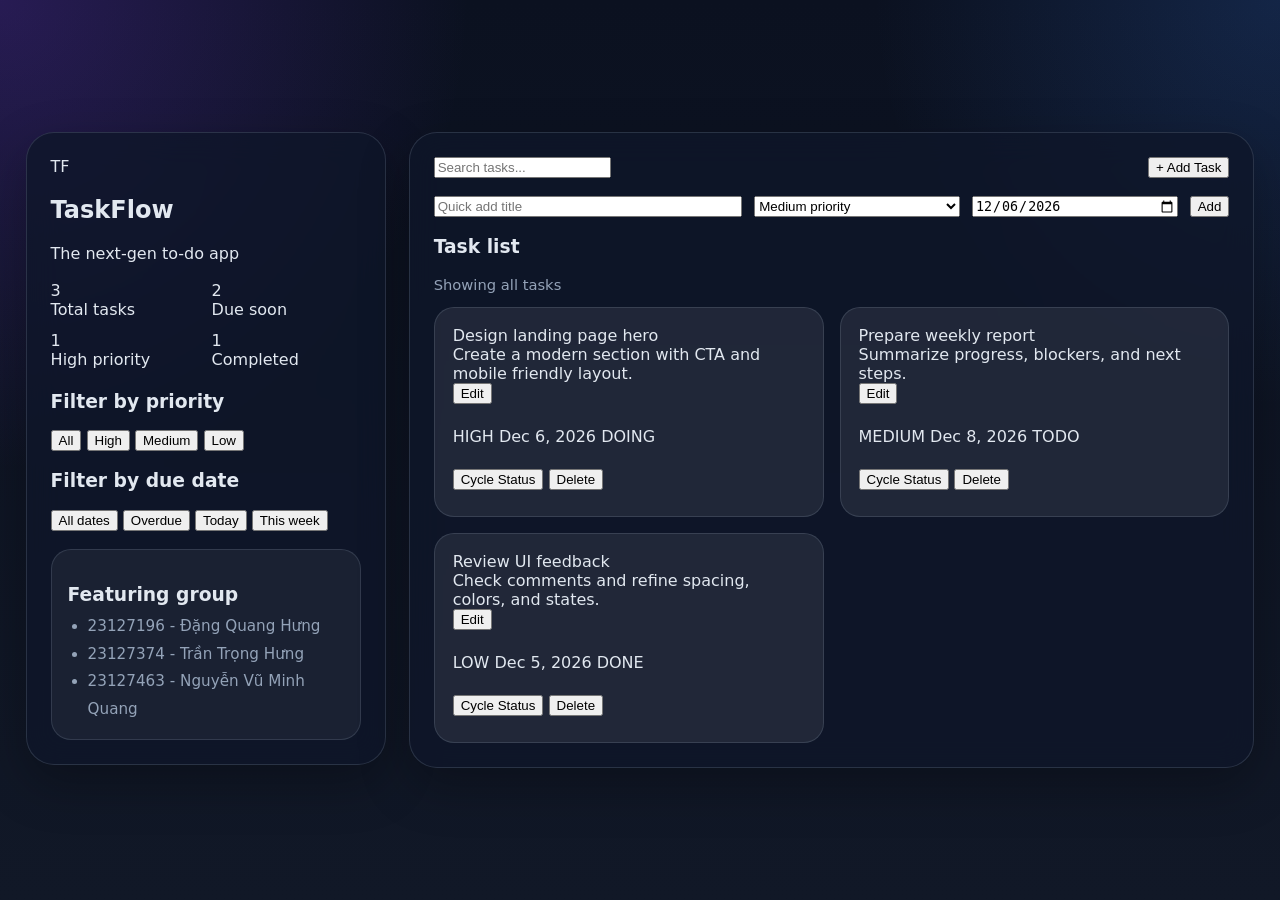
==== demo_UI_frontend.html @ e6c2a35e "Add files via upload add demo UI for frontend" ====
<!DOCTYPE html>
<html lang="en">
<head>
  <meta charset="UTF-8" />
  <meta name="viewport" content="width=device-width, initial-scale=1.0" />
  <title>TaskFlow — To Do App UI</title>
  <style>
    /* ===============================
       Theme variables
       =============================== */
    :root {
      --bg: #0f172a;
      --panel: rgba(15, 23, 42, 0.78);
      --card: rgba(255, 255, 255, 0.08);
      --card-2: rgba(255, 255, 255, 0.12);
      --text: #e2e8f0;
      --muted: #94a3b8;
      --line: rgba(148, 163, 184, 0.2);
      --primary: #7c3aed;
      --primary-2: #8b5cf6;
      --danger: #ef4444;
      --success: #22c55e;
      --warn: #f59e0b;
      --shadow: 0 18px 50px rgba(0, 0, 0, 0.28);
      --radius-xl: 28px;
      --radius-lg: 20px;
      --radius-md: 14px;
    }

    * { box-sizing: border-box; }
    html, body { height: 100%; }

    /* Page background and base typography */
    body {
      margin: 0;
      font-family: Inter, system-ui, -apple-system, Segoe UI, Roboto, Arial, sans-serif;
      color: var(--text);
      background:
        radial-gradient(circle at top left, rgba(124, 58, 237, 0.25), transparent 30%),
        radial-gradient(circle at top right, rgba(59, 130, 246, 0.18), transparent 26%),
        linear-gradient(180deg, #0b1120 0%, #111827 100%);
    }    /* Center the app on the page */
    .app {
      min-height: 100vh;
      padding: clamp(12px, 2vw, 28px);
      display: grid;
      place-items: center;
    }

    /* Two-column layout: sidebar + main content */
    .shell {
      width: min(1440px, 100%);
      display: grid;
      grid-template-columns: minmax(300px, 360px) minmax(0, 1fr);
      gap: clamp(16px, 1.8vw, 24px);
      align-items: start;
    }

    .panel {
      background: var(--panel);
      backdrop-filter: blur(16px);
      border: 1px solid var(--line);
      border-radius: var(--radius-xl);
      box-shadow: var(--shadow);
      overflow: hidden;
      min-width: 0;
    }

    /* Sidebar: brand, stats, and filters */
    .sidebar {
      padding: clamp(18px, 2vw, 24px);
      position: sticky;
      top: clamp(12px, 2vw, 24px);
      align-self: start;
      max-height: calc(100vh - clamp(24px, 4vw, 48px));
      overflow: auto;
    }

    /* Main content area: search, quick add, and task list */
    .main {
      padding: clamp(18px, 2vw, 24px);
      min-width: 0;
    }

    .stats {
      display: grid;
      grid-template-columns: repeat(2, minmax(0, 1fr));
      gap: 12px;
      margin: 18px 0 22px;
    }

    .toolbar {
      display: flex;
      gap: 12px;
      flex-wrap: wrap;
      justify-content: space-between;
      align-items: center;
      margin-bottom: 18px;
    }

    .search {
      flex: 1 1 320px;
      min-width: 240px;
      display: flex;
      gap: 10px;
    }

    .form-grid {
      display: grid;
      grid-template-columns: minmax(0, 1.5fr) minmax(160px, 1fr) minmax(160px, 1fr) auto;
      gap: 12px;
      margin-bottom: 18px;
    }

    /* Responsive task cards grid */
    .task-list {
      display: grid;
      grid-template-columns: repeat(auto-fit, minmax(280px, 1fr));
      gap: 16px;
      align-items: stretch;
    }

    .task {
      background: var(--card);
      border: 1px solid var(--line);
      border-radius: var(--radius-lg);
      padding: 18px;
      display: grid;
      gap: 14px;
      min-height: 210px;
      min-width: 0;
    }

    /* Full-screen modal overlay */
    .modal {
      position: fixed;
      inset: 0;
      display: none;
      align-items: center;
      justify-content: center;
      background: rgba(2, 6, 23, 0.72);
      padding: 18px;
      z-index: 20;
      overflow: auto;
    }

    .modal-card {
      width: min(760px, 100%);
      background: #0f172a;
      border: 1px solid var(--line);
      border-radius: var(--radius-xl);
      box-shadow: var(--shadow);
      overflow: hidden;
      max-height: calc(100vh - 36px);
      display: grid;
      grid-template-rows: auto 1fr auto;
    }

    .modal-body {
      display: grid;
      gap: 12px;
      overflow: auto;
    }

    .modal-grid {
      display: grid;
      grid-template-columns: repeat(3, minmax(0, 1fr));
      gap: 12px;
    }

    /* Narrow desktop screens */
    @media (max-width: 1180px) {
      .shell {
        grid-template-columns: minmax(280px, 320px) minmax(0, 1fr);
      }

      .task-list {
        grid-template-columns: repeat(auto-fit, minmax(260px, 1fr));
      }
    }

    /* Portrait layout: stack into one column */
    @media (max-width: 980px), (orientation: portrait) {
      .shell {
        grid-template-columns: 1fr;
      }

      .sidebar {
        position: static;
        max-height: none;
      }

      .form-grid,
      .modal-grid {
        grid-template-columns: 1fr;
      }

      .task-list {
        grid-template-columns: repeat(auto-fit, minmax(240px, 1fr));
      }
    }

    @media (max-width: 720px) {
      .app { padding: 12px; }
      .main, .sidebar { padding: 18px; }
      .stats { grid-template-columns: 1fr 1fr; }
      .search { min-width: 100%; }
      .toolbar { gap: 10px; }
      .task-list { grid-template-columns: 1fr; }
      .modal-card { max-height: calc(100vh - 24px); }
    }

    /* Short landscape screens */
    @media (orientation: landscape) and (max-height: 700px) {
      .app {
        padding: 12px;
      }

      .shell {
        width: 100%;
        grid-template-columns: minmax(260px, 300px) minmax(0, 1fr);
      }

      .sidebar {
        max-height: calc(100vh - 24px);
      }

      .task {
        min-height: 190px;
      }
    }

    @media (min-width: 1440px) {
      .shell {
        grid-template-columns: minmax(340px, 380px) minmax(0, 1fr);
      }

      .task-list {
        grid-template-columns: repeat(auto-fit, minmax(300px, 1fr));
      }

      .main {
        padding: 28px;
      }

      .sidebar {
        padding: 28px;
      }
    }

    @media (min-width: 1920px) {
      .shell {
        width: min(1640px, 100%);
        grid-template-columns: minmax(360px, 420px) minmax(0, 1fr);
      }

      .task-list {
        grid-template-columns: repeat(auto-fit, minmax(320px, 1fr));
      }
    }

    @media (max-width: 640px) {
      .app { padding: 12px; }
      .main, .sidebar { padding: 18px; }
      .stats { grid-template-columns: 1fr 1fr; }
      .search { min-width: 100%; }
      .toolbar { gap: 10px; }
      .task-list { grid-template-columns: 1fr; }
    }
  </style>
</head>
<body>
  <div class="app">
    <div class="shell">
      <aside class="panel sidebar">
        <div class="brand">
          <div class="logo">TF</div>
          <div>
            <h1>TaskFlow</h1>
            <p class="subtitle">The next-gen to-do app</p>
          </div>
        </div>

        <div class="stats">
          <div class="stat">
            <div class="value" id="totalCount">0</div>
            <div class="label">Total tasks</div>
          </div>
          <div class="stat">
            <div class="value" id="dueSoonCount">0</div>
            <div class="label">Due soon</div>
          </div>
          <div class="stat">
            <div class="value" id="highCount">0</div>
            <div class="label">High priority</div>
          </div>
          <div class="stat">
            <div class="value" id="doneCount">0</div>
            <div class="label">Completed</div>
          </div>
        </div>

        <div class="section-title">
          <h3>Filter by priority</h3>
        </div>
        <div class="chip-row" id="priorityChips">
          <button class="chip active" data-priority="all">All</button>
          <button class="chip" data-priority="high">High</button>
          <button class="chip" data-priority="medium">Medium</button>
          <button class="chip" data-priority="low">Low</button>
        </div>

        <div class="section-title" style="margin-top:18px;">
          <h3>Filter by due date</h3>
        </div>
        <div class="chip-row" id="dateChips">
          <button class="chip active" data-date="all">All dates</button>
          <button class="chip" data-date="overdue">Overdue</button>
          <button class="chip" data-date="today">Today</button>
          <button class="chip" data-date="week">This week</button>
        </div>

        <div style="margin-top:18px; padding:16px; border-radius: var(--radius-lg); background: rgba(255,255,255,0.05); border:1px solid var(--line);">
          <h3 style="margin-bottom:8px;">Featuring group</h3>
          <ul style="margin:0; padding-left:20px; color: var(--muted); line-height:1.8; font-size:0.95rem;">
            <li>23127196 - Đặng Quang Hưng</li>
            <li>23127374 - Trần Trọng Hưng</li>
            <li>23127463 - Nguyễn Vũ Minh Quang</li>
          </ul>
        </div>
      </aside>

      <main class="panel main">
        <div class="toolbar">
          <div class="search">
            <input id="searchInput" type="text" placeholder="Search tasks..." />
          </div>
          <button class="btn" id="openModalBtn">+ Add Task</button>
        </div>

        <div class="form-grid" aria-hidden="true">
          <input id="quickTitle" type="text" placeholder="Quick add title" />
          <select id="quickPriority" class="priority-select">
            <option value="low">Low priority</option>
            <option value="medium" selected>Medium priority</option>
            <option value="high">High priority</option>
          </select>
          <input id="quickDueDate" type="date" />
          <button class="btn" id="quickAddBtn">Add</button>
        </div>

        <div class="section-title">
          <h3>Task list</h3>
          <p id="filterSummary" style="color: var(--muted); font-size: 0.92rem;"></p>
        </div>

        <section class="task-list" id="taskList"></section>
      </main>
    </div>
  </div>

  <div class="modal" id="taskModal" aria-hidden="true">
    <div class="modal-card">
      <div class="modal-header">
        <h2 id="modalTitle">Add Task</h2>
        <button class="close" id="closeModalBtn" aria-label="Close">&times;</button>
      </div>
      <div class="modal-body">
        <input id="taskTitle" type="text" placeholder="Task title" />
        <textarea id="taskDescription" placeholder="Task description"></textarea>
        <div class="modal-grid">
          <select id="taskPriority" class="priority-select">
            <option value="low">Low priority</option>
            <option value="medium">Medium priority</option>
            <option value="high">High priority</option>
          </select>
          <input id="taskDueDate" type="date" />
          <select id="taskStatus">
            <option value="todo">To do</option>
            <option value="doing">Doing</option>
            <option value="done">Done</option>
          </select>
        </div>
      </div>
      <div class="modal-footer">
        <button class="btn ghost" id="cancelBtn">Cancel</button>
        <button class="btn" id="saveTaskBtn">Save Task</button>
      </div>
    </div>
  </div>

  <script>
    /* ===============================
       Application state
       =============================== */
    // localStorage key for persisted tasks
    const STORAGE_KEY = 'taskflow_tasks_v1';

    let tasks = loadTasks();
    let editingId = null;
    let filters = {
      priority: 'all',
      date: 'all',
      search: ''
    };

    const taskList = document.getElementById('taskList');
    const filterSummary = document.getElementById('filterSummary');
    const totalCount = document.getElementById('totalCount');
    const dueSoonCount = document.getElementById('dueSoonCount');
    const highCount = document.getElementById('highCount');
    const doneCount = document.getElementById('doneCount');

    const modal = document.getElementById('taskModal');
    const modalTitle = document.getElementById('modalTitle');
    const saveTaskBtn = document.getElementById('saveTaskBtn');

    const titleInput = document.getElementById('taskTitle');
    const descInput = document.getElementById('taskDescription');
    const priorityInput = document.getElementById('taskPriority');
    const dueDateInput = document.getElementById('taskDueDate');
    const statusInput = document.getElementById('taskStatus');

    const quickTitle = document.getElementById('quickTitle');
    const quickPriority = document.getElementById('quickPriority');
    const quickDueDate = document.getElementById('quickDueDate');
    const searchInput = document.getElementById('searchInput');

    document.getElementById('openModalBtn').addEventListener('click', () => openModal());
    document.getElementById('closeModalBtn').addEventListener('click', closeModal);
    document.getElementById('cancelBtn').addEventListener('click', closeModal);
    document.getElementById('quickAddBtn').addEventListener('click', quickAddTask);
    saveTaskBtn.addEventListener('click', saveTask);

    searchInput.addEventListener('input', (e) => {
      filters.search = e.target.value.trim().toLowerCase();
      renderTasks();
    });

    document.querySelectorAll('#priorityChips .chip').forEach(btn => {
      btn.addEventListener('click', () => {
        document.querySelectorAll('#priorityChips .chip').forEach(b => b.classList.remove('active'));
        btn.classList.add('active');
        filters.priority = btn.dataset.priority;
        renderTasks();
      });
    });

    document.querySelectorAll('#dateChips .chip').forEach(btn => {
      btn.addEventListener('click', () => {
        document.querySelectorAll('#dateChips .chip').forEach(b => b.classList.remove('active'));
        btn.classList.add('active');
        filters.date = btn.dataset.date;
        renderTasks();
      });
    });

    /* Load initial data from localStorage, or fall back to sample tasks */
    function loadTasks() {
      const saved = localStorage.getItem(STORAGE_KEY);
      if (saved) return JSON.parse(saved);
      return [
        {
          id: crypto.randomUUID(),
          title: 'Design landing page hero',
          description: 'Create a modern section with CTA and mobile friendly layout.',
          priority: 'high',
          dueDate: todayString(),
          status: 'doing'
        },
        {
          id: crypto.randomUUID(),
          title: 'Prepare weekly report',
          description: 'Summarize progress, blockers, and next steps.',
          priority: 'medium',
          dueDate: addDays(2),
          status: 'todo'
        },
        {
          id: crypto.randomUUID(),
          title: 'Review UI feedback',
          description: 'Check comments and refine spacing, colors, and states.',
          priority: 'low',
          dueDate: addDays(-1),
          status: 'done'
        }
      ];
    }

    function saveToStorage() {
      localStorage.setItem(STORAGE_KEY, JSON.stringify(tasks));
    }

    function todayString() {
      return new Date().toISOString().split('T')[0];
    }

    function addDays(days) {
      const d = new Date();
      d.setDate(d.getDate() + days);
      return d.toISOString().split('T')[0];
    }

    /* Open the modal in add or edit mode */
    function openModal(task = null) {
      modal.classList.add('open');
      modal.setAttribute('aria-hidden', 'false');
      document.body.style.overflow = 'hidden';

      if (task) {
        editingId = task.id;
        modalTitle.textContent = 'Edit Task';
        titleInput.value = task.title;
        descInput.value = task.description;
        priorityInput.value = task.priority;
        dueDateInput.value = task.dueDate;
        statusInput.value = task.status;
      } else {
        editingId = null;
        modalTitle.textContent = 'Add Task';
        titleInput.value = '';
        descInput.value = '';
        priorityInput.value = 'medium';
        dueDateInput.value = todayString();
        statusInput.value = 'todo';
      }
      titleInput.focus();
    }

    function closeModal() {
      modal.classList.remove('open');
      modal.setAttribute('aria-hidden', 'true');
      document.body.style.overflow = '';
    }

    function saveTask() {
      const title = titleInput.value.trim();
      if (!title) {
        alert('Please enter a task title.');
        return;
      }

      const payload = {
        title,
        description: descInput.value.trim(),
        priority: priorityInput.value,
        dueDate: dueDateInput.value || todayString(),
        status: statusInput.value
      };

      if (editingId) {
        tasks = tasks.map(t => t.id === editingId ? { ...t, ...payload } : t);
      } else {
        tasks.unshift({ id: crypto.randomUUID(), ...payload });
      }

      saveToStorage();
      closeModal();
      renderTasks();
    }

    function quickAddTask() {
      const title = quickTitle.value.trim();
      if (!title) {
        alert('Please enter a quick task title.');
        return;
      }
      tasks.unshift({
        id: crypto.randomUUID(),
        title,
        description: '',
        priority: quickPriority.value,
        dueDate: quickDueDate.value || todayString(),
        status: 'todo'
      });
      quickTitle.value = '';
      quickDueDate.value = '';
      saveToStorage();
      renderTasks();
    }

    function deleteTask(id) {
      if (!confirm('Delete this task?')) return;
      tasks = tasks.filter(t => t.id !== id);
      saveToStorage();
      renderTasks();
    }

    function toggleStatus(id) {
      tasks = tasks.map(t => {
        if (t.id !== id) return t;
        const next = t.status === 'todo' ? 'doing' : t.status === 'doing' ? 'done' : 'todo';
        return { ...t, status: next };
      });
      saveToStorage();
      renderTasks();
    }

    /* Format date labels for task cards */
    function formatDate(value) {
      if (!value) return 'No due date';
      return new Date(value + 'T00:00:00').toLocaleDateString(undefined, {
        year: 'numeric', month: 'short', day: 'numeric'
      });
    }

    function isSameDay(a, b) {
      return a === b;
    }

    function isWithinWeek(dateStr) {
      const now = new Date();
      const date = new Date(dateStr + 'T00:00:00');
      const diff = (date - new Date(now.toISOString().split('T')[0] + 'T00:00:00')) / 86400000;
      return diff >= 0 && diff <= 7;
    }

    function priorityRank(p) {
      return p === 'high' ? 3 : p === 'medium' ? 2 : 1;
    }

    function getFilteredTasks() {
      const today = todayString();
      return tasks.filter(task => {
        const matchesSearch = !filters.search || task.title.toLowerCase().includes(filters.search) || task.description.toLowerCase().includes(filters.search);
        const matchesPriority = filters.priority === 'all' || task.priority === filters.priority;

        let matchesDate = true;
        if (filters.date === 'overdue') matchesDate = task.dueDate && task.dueDate < today && task.status !== 'done';
        if (filters.date === 'today') matchesDate = isSameDay(task.dueDate, today);
        if (filters.date === 'week') matchesDate = task.dueDate ? isWithinWeek(task.dueDate) : false;

        return matchesSearch && matchesPriority && matchesDate;
      }).sort((a, b) => priorityRank(b.priority) - priorityRank(a.priority) || new Date(a.dueDate) - new Date(b.dueDate));
    }

    // Render task cards and update summary counters
    function renderTasks() {
      const filtered = getFilteredTasks();
      taskList.innerHTML = '';

      const today = todayString();

      if (filtered.length === 0) {
        taskList.innerHTML = `
          <div class="empty">
            <h3 style="margin-bottom:8px;">No tasks found</h3>
            <p>Try changing the filters or create a new task.</p>
          </div>
        `;
      } else {
        filtered.forEach(task => {
          const overdue = task.dueDate && task.dueDate < today && task.status !== 'done';
          const priorityClass = task.priority === 'high' ? 'pri-high' : task.priority === 'medium' ? 'pri-med' : 'pri-low';
          const containerClass = task.priority === 'high' ? 'top-priority' : task.priority === 'medium' ? 'medium-priority' : 'low-priority';

          const el = document.createElement('article');
          el.className = `task ${containerClass}`;
          el.innerHTML = `
            <div class="task-head">
              <div>
                <div class="task-title">${escapeHtml(task.title)}</div>
                <div class="task-desc">${escapeHtml(task.description || 'No description added yet.')}</div>
              </div>
              <button class="btn ghost" onclick="window.__editTask('${task.id}')">Edit</button>
            </div>
            <div class="meta">
              <span class="badge ${priorityClass}">${task.priority.toUpperCase()}</span>
              <span class="badge ${overdue ? 'overdue' : ''}">${overdue ? 'OVERDUE' : formatDate(task.dueDate)}</span>
              <span class="badge">${task.status.toUpperCase()}</span>
            </div>
            <div class="task-actions">
              <button class="btn ghost" onclick="window.__toggleTask('${task.id}')">Cycle Status</button>
              <button class="btn danger" onclick="window.__deleteTask('${task.id}')">Delete</button>
            </div>
          `;
          taskList.appendChild(el);
        });
      }

      totalCount.textContent = tasks.length;
      dueSoonCount.textContent = tasks.filter(t => t.dueDate && isWithinWeek(t.dueDate) && t.status !== 'done').length;
      highCount.textContent = tasks.filter(t => t.priority === 'high').length;
      doneCount.textContent = tasks.filter(t => t.status === 'done').length;

      const parts = [];
      if (filters.priority !== 'all') parts.push(`Priority: ${filters.priority}`);
      if (filters.date !== 'all') parts.push(`Date: ${filters.date}`);
      if (filters.search) parts.push(`Search: "${filters.search}"`);
      filterSummary.textContent = parts.length ? parts.join(' • ') : 'Showing all tasks';
    }

    // Prevent HTML injection when rendering user-entered text
    function escapeHtml(str) {
      return str
        .replaceAll('&', '&amp;')
        .replaceAll('<', '&lt;')
        .replaceAll('>', '&gt;')
        .replaceAll('"', '&quot;')
        .replaceAll("'", '&#039;');
    }

    // Expose actions for inline task buttons
    window.__editTask = (id) => {
      const task = tasks.find(t => t.id === id);
      if (task) openModal(task);
    };
    window.__deleteTask = deleteTask;
    window.__toggleTask = toggleStatus;

    modal.addEventListener('click', (e) => {
      if (e.target === modal) closeModal();
    });

    document.addEventListener('keydown', (e) => {
      if (e.key === 'Escape') closeModal();
    });

    quickDueDate.value = todayString();
    dueDateInput.value = todayString();
    renderTasks();
  </script>
</body>
</html>
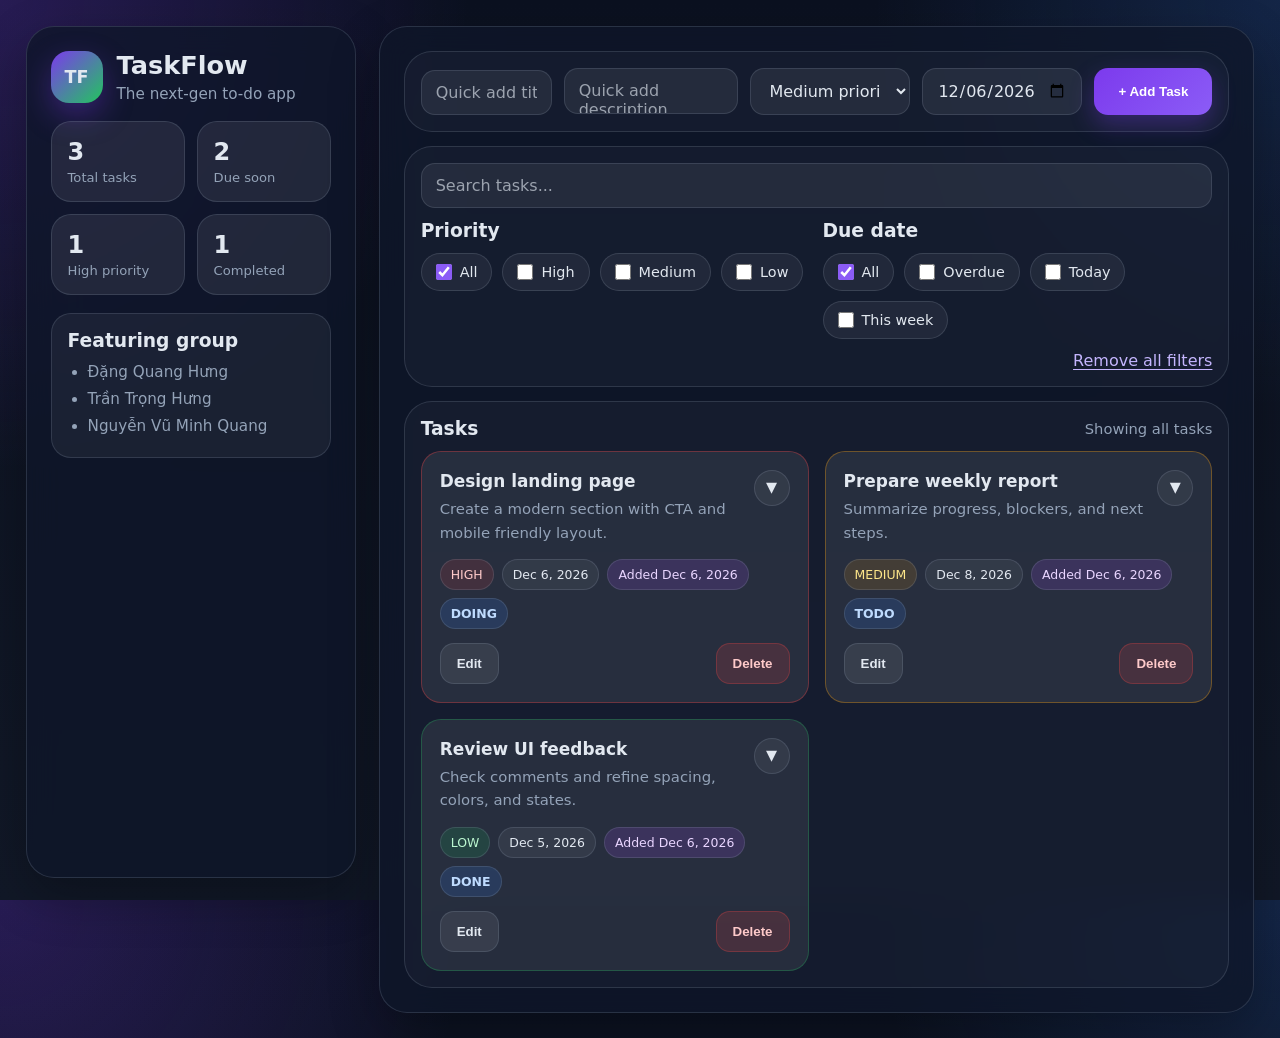
==== commit dd87c35f: "Update dropdown, checkbox, placement" ====
--- a/demo_UI_frontend.html
+++ b/demo_UI_frontend.html
@@ -3,34 +3,25 @@
 <head>
   <meta charset="UTF-8" />
   <meta name="viewport" content="width=device-width, initial-scale=1.0" />
-  <title>TaskFlow — To Do App UI</title>
+  <title>TaskFlow - The Next Gen To Do App</title>
   <style>
-    /* ===============================
-       Theme variables
-       =============================== */
     :root {
       --bg: #0f172a;
       --panel: rgba(15, 23, 42, 0.78);
       --card: rgba(255, 255, 255, 0.08);
-      --card-2: rgba(255, 255, 255, 0.12);
       --text: #e2e8f0;
       --muted: #94a3b8;
       --line: rgba(148, 163, 184, 0.2);
       --primary: #7c3aed;
       --primary-2: #8b5cf6;
       --danger: #ef4444;
-      --success: #22c55e;
-      --warn: #f59e0b;
       --shadow: 0 18px 50px rgba(0, 0, 0, 0.28);
       --radius-xl: 28px;
       --radius-lg: 20px;
-      --radius-md: 14px;
     }
 
     * { box-sizing: border-box; }
     html, body { height: 100%; }
-
-    /* Page background and base typography */
     body {
       margin: 0;
       font-family: Inter, system-ui, -apple-system, Segoe UI, Roboto, Arial, sans-serif;
@@ -39,19 +30,18 @@
         radial-gradient(circle at top left, rgba(124, 58, 237, 0.25), transparent 30%),
         radial-gradient(circle at top right, rgba(59, 130, 246, 0.18), transparent 26%),
         linear-gradient(180deg, #0b1120 0%, #111827 100%);
-    }    /* Center the app on the page */
+    }
+
     .app {
       min-height: 100vh;
       padding: clamp(12px, 2vw, 28px);
-      display: grid;
-      place-items: center;
-    }
-
-    /* Two-column layout: sidebar + main content */
+    }
+
     .shell {
       width: min(1440px, 100%);
+      margin: 0 auto;
       display: grid;
-      grid-template-columns: minmax(300px, 360px) minmax(0, 1fr);
+      grid-template-columns: minmax(290px, 330px) minmax(0, 1fr);
       gap: clamp(16px, 1.8vw, 24px);
       align-items: start;
     }
@@ -66,56 +56,234 @@
       min-width: 0;
     }
 
-    /* Sidebar: brand, stats, and filters */
     .sidebar {
+      min-height: calc(100vh - clamp(24px, 4vw, 48px));
       padding: clamp(18px, 2vw, 24px);
-      position: sticky;
-      top: clamp(12px, 2vw, 24px);
-      align-self: start;
-      max-height: calc(100vh - clamp(24px, 4vw, 48px));
-      overflow: auto;
-    }
-
-    /* Main content area: search, quick add, and task list */
-    .main {
-      padding: clamp(18px, 2vw, 24px);
-      min-width: 0;
-    }
+      display: flex;
+      flex-direction: column;
+      gap: 18px;
+    }
+
+    .brand {
+      display: flex;
+      align-items: center;
+      gap: 14px;
+    }
+
+    .logo {
+      width: 52px;
+      height: 52px;
+      border-radius: 18px;
+      background: linear-gradient(135deg, var(--primary), #22c55e);
+      display: grid;
+      place-items: center;
+      font-weight: 800;
+      font-size: 1.1rem;
+      box-shadow: 0 12px 30px rgba(124, 58, 237, 0.35);
+    }
+
+    h1, h2, h3, p { margin: 0; }
+    h1 { font-size: 1.6rem; line-height: 1.1; }
+    .subtitle { color: var(--muted); margin-top: 6px; font-size: 0.95rem; }
 
     .stats {
       display: grid;
       grid-template-columns: repeat(2, minmax(0, 1fr));
       gap: 12px;
-      margin: 18px 0 22px;
-    }
-
-    .toolbar {
+    }
+
+    .stat {
+      padding: 16px;
+      border-radius: var(--radius-lg);
+      background: var(--card);
+      border: 1px solid var(--line);
+    }
+
+    .stat .value { font-size: 1.5rem; font-weight: 800; }
+    .stat .label { color: var(--muted); font-size: 0.82rem; margin-top: 4px; }
+
+    .sidebar-note {
+      padding: 16px;
+      border-radius: var(--radius-lg);
+      background: rgba(255,255,255,0.05);
+      border: 1px solid var(--line);
+    }
+
+    .sidebar-note ul {
+      margin: 8px 0 0;
+      padding-left: 20px;
+      color: var(--muted);
+      line-height: 1.8;
+      font-size: 0.95rem;
+    }
+
+    .main {
+      min-width: 0;
+      display: grid;
+      gap: 14px;
+      padding: clamp(18px, 2vw, 24px);
+    }
+
+    .top-card,
+    .filter-card,
+    .task-area {
+      padding: 16px;
+      border-radius: var(--radius-xl);
+      border: 1px solid var(--line);
+      background: rgba(255,255,255,0.03);
+    }
+
+    .top-card {
+      display: grid;
+      grid-template-columns: minmax(0, 1.2fr) minmax(0, 1.6fr) minmax(160px, 1fr) minmax(160px, 1fr) auto;
+      gap: 12px;
+      align-items: end;
+    }
+
+    .top-card textarea {
+      min-height: 46px;
+      height: 46px;
+      resize: none;
+      align-self: center;
+    }
+
+    .toolbar-btn {
+      align-self: stretch;
+      min-width: 118px;
+      white-space: nowrap;
+    }
+
+    .edit-strip {
+      grid-column: 1 / -1;
       display: flex;
+      justify-content: flex-end;
+      margin-top: 4px;
+    }
+
+    .edit-link,
+    .clear-filters {
+      border: none;
+      background: transparent;
+      color: #c4b5fd;
+      cursor: pointer;
+      font: inherit;
+      padding: 0;
+      text-decoration: underline;
+      text-underline-offset: 3px;
+    }
+
+    .edit-link:hover,
+    .clear-filters:hover { color: #e9d5ff; }
+
+    .filter-card {
+      display: grid;
       gap: 12px;
-      flex-wrap: wrap;
+    }
+
+    .search-row input { width: 100%; }
+
+    .filters-row {
+      display: grid;
+      grid-template-columns: minmax(0, 1fr) minmax(0, 1fr);
+      gap: 12px;
+    }
+
+    .section-heading {
+      display: flex;
       justify-content: space-between;
       align-items: center;
-      margin-bottom: 18px;
-    }
-
-    .search {
-      flex: 1 1 320px;
-      min-width: 240px;
+      gap: 12px;
+      margin-bottom: 12px;
+    }
+
+    .toolbar-note {
+      color: var(--muted);
+      font-size: 0.92rem;
+    }
+
+    .chip-group,
+    .check-group {
       display: flex;
+      flex-wrap: wrap;
       gap: 10px;
-    }
-
-    .form-grid {
-      display: grid;
-      grid-template-columns: minmax(0, 1.5fr) minmax(160px, 1fr) minmax(160px, 1fr) auto;
-      gap: 12px;
-      margin-bottom: 18px;
-    }
-
-    /* Responsive task cards grid */
+      align-items: center;
+    }
+
+    .check-chip {
+      display: inline-flex;
+      align-items: center;
+      gap: 8px;
+      border: 1px solid var(--line);
+      background: rgba(255,255,255,0.06);
+      color: var(--text);
+      border-radius: 999px;
+      padding: 10px 14px;
+      cursor: pointer;
+      font-size: 0.9rem;
+      transition: 0.2s ease;
+      white-space: nowrap;
+      user-select: none;
+    }
+
+    .check-chip:hover {
+      background: rgba(124, 58, 237, 0.14);
+      border-color: rgba(124, 58, 237, 0.4);
+    }
+
+    .check-chip input {
+      width: 16px;
+      height: 16px;
+      margin: 0;
+      accent-color: #8b5cf6;
+    }
+
+    .btn {
+      border: none;
+      border-radius: 14px;
+      padding: 12px 16px;
+      font-weight: 700;
+      cursor: pointer;
+      transition: 0.2s ease;
+      color: white;
+      background: linear-gradient(135deg, var(--primary), var(--primary-2));
+      box-shadow: 0 10px 24px rgba(124, 58, 237, 0.32);
+    }
+    .btn:hover { transform: translateY(-1px); }
+    .btn.ghost {
+      background: rgba(255,255,255,0.08);
+      box-shadow: none;
+      border: 1px solid var(--line);
+      color: var(--text);
+    }
+    .btn.danger {
+      background: rgba(239, 68, 68, 0.16);
+      color: #fecaca;
+      box-shadow: none;
+      border: 1px solid rgba(239, 68, 68, 0.28);
+    }
+
+    input, select, textarea {
+      width: 100%;
+      border: 1px solid var(--line);
+      background: rgba(255,255,255,0.07);
+      color: var(--text);
+      border-radius: 14px;
+      padding: 12px 14px;
+      outline: none;
+      font: inherit;
+    }
+
+    input::placeholder, textarea::placeholder { color: #9ca3af; }
+    input:focus, select:focus, textarea:focus {
+      border-color: rgba(124,58,237,0.8);
+      box-shadow: 0 0 0 3px rgba(124,58,237,0.18);
+    }
+
+    .priority-select option { background: #111827; }
+
     .task-list {
       display: grid;
-      grid-template-columns: repeat(auto-fit, minmax(280px, 1fr));
+      grid-template-columns: repeat(auto-fit, minmax(290px, 1fr));
       gap: 16px;
       align-items: stretch;
     }
@@ -131,70 +299,170 @@
       min-width: 0;
     }
 
-    /* Full-screen modal overlay */
-    .modal {
-      position: fixed;
-      inset: 0;
-      display: none;
+    .top-priority { border-color: rgba(239,68,68,0.35); }
+    .medium-priority { border-color: rgba(245,158,11,0.35); }
+    .low-priority { border-color: rgba(34,197,94,0.28); }
+
+    .task-head {
+      display: flex;
+      justify-content: space-between;
+      align-items: flex-start;
+      gap: 10px;
+    }
+
+    .task-title {
+      font-size: 1.06rem;
+      font-weight: 800;
+      line-height: 1.35;
+    }
+
+    .task-desc {
+      color: var(--muted);
+      font-size: 0.93rem;
+      line-height: 1.55;
+      margin-top: 6px;
+    }
+
+    .task-priority-wrap {
+      position: relative;
+      flex-shrink: 0;
+    }
+
+    .priority-dropdown { position: relative; }
+
+    .priority-toggle {
+      display: inline-flex;
       align-items: center;
       justify-content: center;
-      background: rgba(2, 6, 23, 0.72);
-      padding: 18px;
-      z-index: 20;
-      overflow: auto;
-    }
-
-    .modal-card {
-      width: min(760px, 100%);
-      background: #0f172a;
-      border: 1px solid var(--line);
+      gap: 0;
+      width: 36px;
+      height: 36px;
+      padding: 0;
+      border-radius: 999px;
+      border: 1px solid var(--line);
+      background: rgba(255,255,255,0.06);
+      color: var(--text);
+      cursor: pointer;
+      font: inherit;
+      line-height: 1;
+    }
+
+    .priority-toggle:hover {
+      background: rgba(124,58,237,0.14);
+      border-color: rgba(124,58,237,0.4);
+    }
+
+    .priority-arrow {
+      display: inline-block;
+      transition: transform 0.18s ease;
+      font-size: 0.9rem;
+      transform: rotate(0deg);
+    }
+
+    .priority-dropdown.open .priority-arrow {
+      transform: rotate(180deg);
+    }
+
+    .priority-menu {
+      position: absolute;
+      top: calc(100% + 8px);
+      right: 0;
+      z-index: 5;
+      display: none;
+      min-width: 150px;
+      padding: 8px;
+      border-radius: 16px;
+      background: #111827;
+      border: 1px solid var(--line);
+      box-shadow: var(--shadow);
+    }
+
+    .priority-dropdown.open .priority-menu {
+      display: grid;
+      gap: 6px;
+    }
+
+    .priority-option {
+      width: 100%;
+      border: 1px solid transparent;
+      background: transparent;
+      color: var(--text);
+      text-align: left;
+      border-radius: 12px;
+      padding: 10px 12px;
+      cursor: pointer;
+      font: inherit;
+    }
+
+    .priority-option:hover {
+      background: rgba(124, 58, 237, 0.16);
+      border-color: rgba(124, 58, 237, 0.25);
+    }
+
+    .meta {
+      display: flex;
+      flex-wrap: wrap;
+      gap: 8px;
+    }
+
+    .badge {
+      font-size: 0.78rem;
+      padding: 7px 10px;
+      border-radius: 999px;
+      border: 1px solid var(--line);
+      background: rgba(255,255,255,0.06);
+      color: var(--text);
+      white-space: nowrap;
+    }
+
+    .pri-high { background: rgba(239,68,68,0.14); color: #fecaca; }
+    .pri-med { background: rgba(245,158,11,0.14); color: #fde68a; }
+    .pri-low { background: rgba(34,197,94,0.14); color: #bbf7d0; }
+    .overdue { background: rgba(239,68,68,0.16); color: #fecaca; }
+    .status-badge { background: rgba(59,130,246,0.16); color: #bfdbfe; font-weight: 800; }
+    .created-badge { background: rgba(168,85,247,0.16); color: #e9d5ff; }
+
+    .task-footer {
+      display: flex;
+      justify-content: space-between;
+      align-items: center;
+      gap: 10px;
+      margin-top: auto;
+    }
+
+    .empty {
+      padding: 42px 20px;
+      text-align: center;
+      border: 1px dashed rgba(148, 163, 184, 0.3);
       border-radius: var(--radius-xl);
-      box-shadow: var(--shadow);
-      overflow: hidden;
-      max-height: calc(100vh - 36px);
-      display: grid;
-      grid-template-rows: auto 1fr auto;
-    }
-
-    .modal-body {
-      display: grid;
-      gap: 12px;
-      overflow: auto;
-    }
-
-    .modal-grid {
-      display: grid;
-      grid-template-columns: repeat(3, minmax(0, 1fr));
-      gap: 12px;
-    }
-
-    /* Narrow desktop screens */
+      color: var(--muted);
+      background: rgba(255,255,255,0.03);
+      grid-column: 1 / -1;
+    }
+
     @media (max-width: 1180px) {
       .shell {
         grid-template-columns: minmax(280px, 320px) minmax(0, 1fr);
       }
-
+      .top-card {
+        grid-template-columns: minmax(0, 1.2fr) minmax(0, 1.6fr) minmax(150px, 1fr) minmax(150px, 1fr);
+      }
+      .toolbar-btn {
+        grid-column: 1 / -1;
+        width: 100%;
+      }
       .task-list {
         grid-template-columns: repeat(auto-fit, minmax(260px, 1fr));
       }
     }
 
-    /* Portrait layout: stack into one column */
     @media (max-width: 980px), (orientation: portrait) {
-      .shell {
+      .shell { grid-template-columns: 1fr; }
+      .sidebar { min-height: auto; }
+      .top-card,
+      .filters-row {
         grid-template-columns: 1fr;
       }
-
-      .sidebar {
-        position: static;
-        max-height: none;
-      }
-
-      .form-grid,
-      .modal-grid {
-        grid-template-columns: 1fr;
-      }
-
       .task-list {
         grid-template-columns: repeat(auto-fit, minmax(240px, 1fr));
       }
@@ -202,50 +470,31 @@
 
     @media (max-width: 720px) {
       .app { padding: 12px; }
-      .main, .sidebar { padding: 18px; }
+      .sidebar, .main { padding: 18px; }
       .stats { grid-template-columns: 1fr 1fr; }
-      .search { min-width: 100%; }
-      .toolbar { gap: 10px; }
       .task-list { grid-template-columns: 1fr; }
-      .modal-card { max-height: calc(100vh - 24px); }
-    }
-
-    /* Short landscape screens */
+      .toolbar-btn { width: 100%; }
+      .priority-toggle { min-width: 112px; }
+    }
+
     @media (orientation: landscape) and (max-height: 700px) {
-      .app {
-        padding: 12px;
-      }
-
+      .app { padding: 12px; }
       .shell {
         width: 100%;
         grid-template-columns: minmax(260px, 300px) minmax(0, 1fr);
       }
-
       .sidebar {
-        max-height: calc(100vh - 24px);
-      }
-
-      .task {
-        min-height: 190px;
-      }
+        min-height: calc(100vh - 24px);
+      }
+      .task { min-height: 190px; }
     }
 
     @media (min-width: 1440px) {
       .shell {
         grid-template-columns: minmax(340px, 380px) minmax(0, 1fr);
       }
-
-      .task-list {
-        grid-template-columns: repeat(auto-fit, minmax(300px, 1fr));
-      }
-
-      .main {
-        padding: 28px;
-      }
-
-      .sidebar {
-        padding: 28px;
-      }
+      .task-list { grid-template-columns: repeat(auto-fit, minmax(300px, 1fr)); }
+      .sidebar, .main { padding: 28px; }
     }
 
     @media (min-width: 1920px) {
@@ -253,19 +502,7 @@
         width: min(1640px, 100%);
         grid-template-columns: minmax(360px, 420px) minmax(0, 1fr);
       }
-
-      .task-list {
-        grid-template-columns: repeat(auto-fit, minmax(320px, 1fr));
-      }
-    }
-
-    @media (max-width: 640px) {
-      .app { padding: 12px; }
-      .main, .sidebar { padding: 18px; }
-      .stats { grid-template-columns: 1fr 1fr; }
-      .search { min-width: 100%; }
-      .toolbar { gap: 10px; }
-      .task-list { grid-template-columns: 1fr; }
+      .task-list { grid-template-columns: repeat(auto-fit, minmax(320px, 1fr)); }
     }
   </style>
 </head>
@@ -300,109 +537,82 @@
           </div>
         </div>
 
-        <div class="section-title">
-          <h3>Filter by priority</h3>
-        </div>
-        <div class="chip-row" id="priorityChips">
-          <button class="chip active" data-priority="all">All</button>
-          <button class="chip" data-priority="high">High</button>
-          <button class="chip" data-priority="medium">Medium</button>
-          <button class="chip" data-priority="low">Low</button>
-        </div>
-
-        <div class="section-title" style="margin-top:18px;">
-          <h3>Filter by due date</h3>
-        </div>
-        <div class="chip-row" id="dateChips">
-          <button class="chip active" data-date="all">All dates</button>
-          <button class="chip" data-date="overdue">Overdue</button>
-          <button class="chip" data-date="today">Today</button>
-          <button class="chip" data-date="week">This week</button>
-        </div>
-
-        <div style="margin-top:18px; padding:16px; border-radius: var(--radius-lg); background: rgba(255,255,255,0.05); border:1px solid var(--line);">
-          <h3 style="margin-bottom:8px;">Featuring group</h3>
-          <ul style="margin:0; padding-left:20px; color: var(--muted); line-height:1.8; font-size:0.95rem;">
-            <li>23127196 - Đặng Quang Hưng</li>
-            <li>23127374 - Trần Trọng Hưng</li>
-            <li>23127463 - Nguyễn Vũ Minh Quang</li>
+        <div class="sidebar-note">
+          <h3>Featuring group</h3>
+          <ul>
+            <li>Đặng Quang Hưng</li>
+            <li>Trần Trọng Hưng</li>
+            <li>Nguyễn Vũ Minh Quang</li>
           </ul>
         </div>
       </aside>
 
       <main class="panel main">
-        <div class="toolbar">
-          <div class="search">
-            <input id="searchInput" type="text" placeholder="Search tasks..." />
-          </div>
-          <button class="btn" id="openModalBtn">+ Add Task</button>
-        </div>
-
-        <div class="form-grid" aria-hidden="true">
+        <section class="top-card">
           <input id="quickTitle" type="text" placeholder="Quick add title" />
+          <textarea id="quickDescription" placeholder="Quick add description"></textarea>
           <select id="quickPriority" class="priority-select">
             <option value="low">Low priority</option>
             <option value="medium" selected>Medium priority</option>
             <option value="high">High priority</option>
           </select>
           <input id="quickDueDate" type="date" />
-          <button class="btn" id="quickAddBtn">Add</button>
-        </div>
-
-        <div class="section-title">
-          <h3>Task list</h3>
-          <p id="filterSummary" style="color: var(--muted); font-size: 0.92rem;"></p>
-        </div>
-
-        <section class="task-list" id="taskList"></section>
+          <button class="btn toolbar-btn" id="quickAddTopBtn">+ Add Task</button>
+          <div class="edit-strip" id="editStrip" style="display:none;">
+            <button class="edit-link" id="cancelEditBtn" type="button">Cancel edit</button>
+          </div>
+        </section>
+
+        <section class="filter-card">
+          <div class="search-row">
+            <input id="searchInput" type="text" placeholder="Search tasks..." />
+          </div>
+          <div class="filters-row">
+            <div>
+              <div class="section-heading">
+                <h3>Priority</h3>
+              </div>
+              <div class="check-group" id="priorityChips">
+                <label class="check-chip"><input type="checkbox" value="all" checked />All</label>
+                <label class="check-chip"><input type="checkbox" value="high" />High</label>
+                <label class="check-chip"><input type="checkbox" value="medium" />Medium</label>
+                <label class="check-chip"><input type="checkbox" value="low" />Low</label>
+              </div>
+            </div>
+            <div>
+              <div class="section-heading">
+                <h3>Due date</h3>
+              </div>
+              <div class="check-group" id="dateChips">
+                <label class="check-chip"><input type="checkbox" value="all" checked />All</label>
+                <label class="check-chip"><input type="checkbox" value="overdue" />Overdue</label>
+                <label class="check-chip"><input type="checkbox" value="today" />Today</label>
+                <label class="check-chip"><input type="checkbox" value="week" />This week</label>
+              </div>
+            </div>
+          </div>
+          <div style="display:flex; justify-content:flex-end;">
+            <button class="clear-filters" id="clearFiltersBtn" type="button">Remove all filters</button>
+          </div>
+        </section>
+
+        <section class="task-area">
+          <div class="section-heading">
+            <h3>Tasks</h3>
+            <p id="filterSummary" class="toolbar-note"></p>
+          </div>
+          <div class="task-list" id="taskList"></div>
+        </section>
       </main>
     </div>
   </div>
 
-  <div class="modal" id="taskModal" aria-hidden="true">
-    <div class="modal-card">
-      <div class="modal-header">
-        <h2 id="modalTitle">Add Task</h2>
-        <button class="close" id="closeModalBtn" aria-label="Close">&times;</button>
-      </div>
-      <div class="modal-body">
-        <input id="taskTitle" type="text" placeholder="Task title" />
-        <textarea id="taskDescription" placeholder="Task description"></textarea>
-        <div class="modal-grid">
-          <select id="taskPriority" class="priority-select">
-            <option value="low">Low priority</option>
-            <option value="medium">Medium priority</option>
-            <option value="high">High priority</option>
-          </select>
-          <input id="taskDueDate" type="date" />
-          <select id="taskStatus">
-            <option value="todo">To do</option>
-            <option value="doing">Doing</option>
-            <option value="done">Done</option>
-          </select>
-        </div>
-      </div>
-      <div class="modal-footer">
-        <button class="btn ghost" id="cancelBtn">Cancel</button>
-        <button class="btn" id="saveTaskBtn">Save Task</button>
-      </div>
-    </div>
-  </div>
-
   <script>
-    /* ===============================
-       Application state
-       =============================== */
-    // localStorage key for persisted tasks
     const STORAGE_KEY = 'taskflow_tasks_v1';
 
     let tasks = loadTasks();
     let editingId = null;
-    let filters = {
-      priority: 'all',
-      date: 'all',
-      search: ''
-    };
+    let filters = { priority: ['all'], date: ['all'], search: '' };
 
     const taskList = document.getElementById('taskList');
     const filterSummary = document.getElementById('filterSummary');
@@ -411,62 +621,90 @@
     const highCount = document.getElementById('highCount');
     const doneCount = document.getElementById('doneCount');
 
-    const modal = document.getElementById('taskModal');
-    const modalTitle = document.getElementById('modalTitle');
-    const saveTaskBtn = document.getElementById('saveTaskBtn');
-
-    const titleInput = document.getElementById('taskTitle');
-    const descInput = document.getElementById('taskDescription');
-    const priorityInput = document.getElementById('taskPriority');
-    const dueDateInput = document.getElementById('taskDueDate');
-    const statusInput = document.getElementById('taskStatus');
-
-    const quickTitle = document.getElementById('quickTitle');
-    const quickPriority = document.getElementById('quickPriority');
-    const quickDueDate = document.getElementById('quickDueDate');
+    const titleInput = document.getElementById('quickTitle');
+    const descInput = document.getElementById('quickDescription');
+    const priorityInput = document.getElementById('quickPriority');
+    const dueDateInput = document.getElementById('quickDueDate');
     const searchInput = document.getElementById('searchInput');
-
-    document.getElementById('openModalBtn').addEventListener('click', () => openModal());
-    document.getElementById('closeModalBtn').addEventListener('click', closeModal);
-    document.getElementById('cancelBtn').addEventListener('click', closeModal);
-    document.getElementById('quickAddBtn').addEventListener('click', quickAddTask);
-    saveTaskBtn.addEventListener('click', saveTask);
-
+    const addBtn = document.getElementById('quickAddTopBtn');
+    const cancelEditBtn = document.getElementById('cancelEditBtn');
+    const editStrip = document.getElementById('editStrip');
+    const clearFiltersBtn = document.getElementById('clearFiltersBtn');
+
+    addBtn.addEventListener('click', saveFromQuickForm);
+    cancelEditBtn.addEventListener('click', resetQuickForm);
+    clearFiltersBtn.addEventListener('click', resetAllFilters);
     searchInput.addEventListener('input', (e) => {
       filters.search = e.target.value.trim().toLowerCase();
       renderTasks();
     });
 
-    document.querySelectorAll('#priorityChips .chip').forEach(btn => {
-      btn.addEventListener('click', () => {
-        document.querySelectorAll('#priorityChips .chip').forEach(b => b.classList.remove('active'));
-        btn.classList.add('active');
-        filters.priority = btn.dataset.priority;
+    setupCheckboxGroup('priorityChips', 'priority');
+    setupCheckboxGroup('dateChips', 'date');
+
+    function setupCheckboxGroup(groupId, key) {
+      const group = document.getElementById(groupId);
+      group.addEventListener('change', (e) => {
+        const target = e.target;
+        if (!(target instanceof HTMLInputElement) || target.type !== 'checkbox') return;
+
+        const values = Array.from(group.querySelectorAll('input[type="checkbox"]:checked')).map((el) => el.value);
+
+        if (target.value === 'all' && target.checked) {
+          group.querySelectorAll('input[type="checkbox"]').forEach((el) => {
+            if (el.value !== 'all') el.checked = false;
+          });
+          filters[key] = ['all'];
+        } else if (target.value !== 'all' && target.checked) {
+          const allBox = group.querySelector('input[value="all"]');
+          if (allBox) allBox.checked = false;
+          filters[key] = values.filter((v) => v !== 'all');
+          if (filters[key].length === 0) {
+            allBox.checked = true;
+            filters[key] = ['all'];
+          }
+        } else {
+          const checked = Array.from(group.querySelectorAll('input[type="checkbox"]:checked')).map((el) => el.value);
+          if (checked.length === 0) {
+            const allBox = group.querySelector('input[value="all"]');
+            if (allBox) allBox.checked = true;
+            filters[key] = ['all'];
+          } else if (checked.includes('all')) {
+            filters[key] = ['all'];
+          } else {
+            filters[key] = checked;
+          }
+        }
+
+        if (filters[key].length > 1 && filters[key].includes('all')) {
+          filters[key] = filters[key].filter((v) => v !== 'all');
+        }
         renderTasks();
       });
-    });
-
-    document.querySelectorAll('#dateChips .chip').forEach(btn => {
-      btn.addEventListener('click', () => {
-        document.querySelectorAll('#dateChips .chip').forEach(b => b.classList.remove('active'));
-        btn.classList.add('active');
-        filters.date = btn.dataset.date;
-        renderTasks();
-      });
-    });
-
-    /* Load initial data from localStorage, or fall back to sample tasks */
+    }
+
+    function todayString() {
+      return new Date().toISOString().split('T')[0];
+    }
+
+    function addDays(days) {
+      const d = new Date();
+      d.setDate(d.getDate() + days);
+      return d.toISOString().split('T')[0];
+    }
+
     function loadTasks() {
       const saved = localStorage.getItem(STORAGE_KEY);
       if (saved) return JSON.parse(saved);
       return [
         {
           id: crypto.randomUUID(),
-          title: 'Design landing page hero',
+          title: 'Design landing page',
           description: 'Create a modern section with CTA and mobile friendly layout.',
           priority: 'high',
           dueDate: todayString(),
-          status: 'doing'
+          status: 'doing',
+          createdAt: todayString()
         },
         {
           id: crypto.randomUUID(),
@@ -474,7 +712,8 @@
           description: 'Summarize progress, blockers, and next steps.',
           priority: 'medium',
           dueDate: addDays(2),
-          status: 'todo'
+          status: 'todo',
+          createdAt: todayString()
         },
         {
           id: crypto.randomUUID(),
@@ -482,7 +721,8 @@
           description: 'Check comments and refine spacing, colors, and states.',
           priority: 'low',
           dueDate: addDays(-1),
-          status: 'done'
+          status: 'done',
+          createdAt: todayString()
         }
       ];
     }
@@ -491,49 +731,29 @@
       localStorage.setItem(STORAGE_KEY, JSON.stringify(tasks));
     }
 
-    function todayString() {
-      return new Date().toISOString().split('T')[0];
-    }
-
-    function addDays(days) {
-      const d = new Date();
-      d.setDate(d.getDate() + days);
-      return d.toISOString().split('T')[0];
-    }
-
-    /* Open the modal in add or edit mode */
-    function openModal(task = null) {
-      modal.classList.add('open');
-      modal.setAttribute('aria-hidden', 'false');
-      document.body.style.overflow = 'hidden';
-
-      if (task) {
-        editingId = task.id;
-        modalTitle.textContent = 'Edit Task';
-        titleInput.value = task.title;
-        descInput.value = task.description;
-        priorityInput.value = task.priority;
-        dueDateInput.value = task.dueDate;
-        statusInput.value = task.status;
-      } else {
-        editingId = null;
-        modalTitle.textContent = 'Add Task';
-        titleInput.value = '';
-        descInput.value = '';
-        priorityInput.value = 'medium';
-        dueDateInput.value = todayString();
-        statusInput.value = 'todo';
-      }
-      titleInput.focus();
-    }
-
-    function closeModal() {
-      modal.classList.remove('open');
-      modal.setAttribute('aria-hidden', 'true');
-      document.body.style.overflow = '';
-    }
-
-    function saveTask() {
+    function resetQuickForm() {
+      editingId = null;
+      titleInput.value = '';
+      descInput.value = '';
+      priorityInput.value = 'medium';
+      dueDateInput.value = todayString();
+      addBtn.textContent = '+ Add Task';
+      editStrip.style.display = 'none';
+    }
+
+    function resetAllFilters() {
+      filters = { priority: ['all'], date: ['all'], search: '' };
+      searchInput.value = '';
+      ['priorityChips', 'dateChips'].forEach((groupId) => {
+        const group = document.getElementById(groupId);
+        group.querySelectorAll('input[type="checkbox"]').forEach((el) => {
+          el.checked = el.value === 'all';
+        });
+      });
+      renderTasks();
+    }
+
+    function saveFromQuickForm() {
       const title = titleInput.value.trim();
       if (!title) {
         alert('Please enter a task title.');
@@ -544,50 +764,34 @@
         title,
         description: descInput.value.trim(),
         priority: priorityInput.value,
-        dueDate: dueDateInput.value || todayString(),
-        status: statusInput.value
+        dueDate: dueDateInput.value || todayString()
       };
 
       if (editingId) {
-        tasks = tasks.map(t => t.id === editingId ? { ...t, ...payload } : t);
+        tasks = tasks.map((t) => t.id === editingId ? { ...t, ...payload } : t);
       } else {
-        tasks.unshift({ id: crypto.randomUUID(), ...payload });
+        tasks.unshift({
+          id: crypto.randomUUID(),
+          ...payload,
+          status: 'todo',
+          createdAt: todayString()
+        });
       }
 
       saveToStorage();
-      closeModal();
+      resetQuickForm();
       renderTasks();
     }
 
-    function quickAddTask() {
-      const title = quickTitle.value.trim();
-      if (!title) {
-        alert('Please enter a quick task title.');
-        return;
-      }
-      tasks.unshift({
-        id: crypto.randomUUID(),
-        title,
-        description: '',
-        priority: quickPriority.value,
-        dueDate: quickDueDate.value || todayString(),
-        status: 'todo'
-      });
-      quickTitle.value = '';
-      quickDueDate.value = '';
+    function deleteTask(id) {
+      if (!confirm('Delete this task?')) return;
+      tasks = tasks.filter((t) => t.id !== id);
       saveToStorage();
       renderTasks();
     }
 
-    function deleteTask(id) {
-      if (!confirm('Delete this task?')) return;
-      tasks = tasks.filter(t => t.id !== id);
-      saveToStorage();
-      renderTasks();
-    }
-
     function toggleStatus(id) {
-      tasks = tasks.map(t => {
+      tasks = tasks.map((t) => {
         if (t.id !== id) return t;
         const next = t.status === 'todo' ? 'doing' : t.status === 'doing' ? 'done' : 'todo';
         return { ...t, status: next };
@@ -596,11 +800,35 @@
       renderTasks();
     }
 
-    /* Format date labels for task cards */
+    function editTask(id) {
+      const task = tasks.find((t) => t.id === id);
+      if (!task) return;
+      editingId = id;
+      titleInput.value = task.title;
+      descInput.value = task.description || '';
+      priorityInput.value = task.priority;
+      dueDateInput.value = task.dueDate || todayString();
+      addBtn.textContent = 'Update Task';
+      editStrip.style.display = 'flex';
+      titleInput.focus();
+    }
+
+    function changeTaskPriority(id, priority) {
+      tasks = tasks.map((t) => t.id === id ? { ...t, priority } : t);
+      saveToStorage();
+      renderTasks();
+    }
+
+    function getPriorityLabel(priority) {
+      return priority.charAt(0).toUpperCase() + priority.slice(1);
+    }
+
     function formatDate(value) {
-      if (!value) return 'No due date';
+      if (!value) return 'No date';
       return new Date(value + 'T00:00:00').toLocaleDateString(undefined, {
-        year: 'numeric', month: 'short', day: 'numeric'
+        year: 'numeric',
+        month: 'short',
+        day: 'numeric'
       });
     }
 
@@ -621,24 +849,45 @@
 
     function getFilteredTasks() {
       const today = todayString();
-      return tasks.filter(task => {
-        const matchesSearch = !filters.search || task.title.toLowerCase().includes(filters.search) || task.description.toLowerCase().includes(filters.search);
-        const matchesPriority = filters.priority === 'all' || task.priority === filters.priority;
+      return tasks.filter((task) => {
+        const matchesSearch = !filters.search || task.title.toLowerCase().includes(filters.search) || (task.description || '').toLowerCase().includes(filters.search);
+
+        const priorityAll = filters.priority.includes('all');
+        const dateAll = filters.date.includes('all');
+        const matchesPriority = priorityAll || filters.priority.includes(task.priority);
 
         let matchesDate = true;
-        if (filters.date === 'overdue') matchesDate = task.dueDate && task.dueDate < today && task.status !== 'done';
-        if (filters.date === 'today') matchesDate = isSameDay(task.dueDate, today);
-        if (filters.date === 'week') matchesDate = task.dueDate ? isWithinWeek(task.dueDate) : false;
+        if (!dateAll) {
+          matchesDate = filters.date.some((item) => {
+            if (item === 'overdue') return task.dueDate && task.dueDate < today && task.status !== 'done';
+            if (item === 'today') return isSameDay(task.dueDate, today);
+            if (item === 'week') return task.dueDate ? isWithinWeek(task.dueDate) : false;
+            return false;
+          });
+        }
 
         return matchesSearch && matchesPriority && matchesDate;
       }).sort((a, b) => priorityRank(b.priority) - priorityRank(a.priority) || new Date(a.dueDate) - new Date(b.dueDate));
     }
 
-    // Render task cards and update summary counters
+    function escapeHtml(str) {
+      return String(str)
+        .replaceAll('&', '&amp;')
+        .replaceAll('<', '&lt;')
+        .replaceAll('>', '&gt;')
+        .replaceAll('"', '&quot;')
+        .replaceAll("'", '&#039;');
+    }
+
+    function closeAllPriorityMenus(except = null) {
+      document.querySelectorAll('[data-priority-dropdown].open').forEach((dd) => {
+        if (dd !== except) dd.classList.remove('open');
+      });
+    }
+
     function renderTasks() {
       const filtered = getFilteredTasks();
       taskList.innerHTML = '';
-
       const today = todayString();
 
       if (filtered.length === 0) {
@@ -649,7 +898,7 @@
           </div>
         `;
       } else {
-        filtered.forEach(task => {
+        filtered.forEach((task) => {
           const overdue = task.dueDate && task.dueDate < today && task.status !== 'done';
           const priorityClass = task.priority === 'high' ? 'pri-high' : task.priority === 'medium' ? 'pri-med' : 'pri-low';
           const containerClass = task.priority === 'high' ? 'top-priority' : task.priority === 'medium' ? 'medium-priority' : 'low-priority';
@@ -662,61 +911,76 @@
                 <div class="task-title">${escapeHtml(task.title)}</div>
                 <div class="task-desc">${escapeHtml(task.description || 'No description added yet.')}</div>
               </div>
-              <button class="btn ghost" onclick="window.__editTask('${task.id}')">Edit</button>
+              <div class="task-priority-wrap">
+                <div class="priority-dropdown" data-priority-dropdown>
+                  <button class="priority-toggle" type="button" data-action="toggle-priority" aria-label="Quick change priority">
+                    <span class="priority-arrow">▼</span>
+                  </button>
+                  <div class="priority-menu" role="menu">
+                    <button class="priority-option" type="button" data-action="priority-option" data-value="high">High</button>
+                    <button class="priority-option" type="button" data-action="priority-option" data-value="medium">Medium</button>
+                    <button class="priority-option" type="button" data-action="priority-option" data-value="low">Low</button>
+                  </div>
+                </div>
+              </div>
             </div>
             <div class="meta">
               <span class="badge ${priorityClass}">${task.priority.toUpperCase()}</span>
               <span class="badge ${overdue ? 'overdue' : ''}">${overdue ? 'OVERDUE' : formatDate(task.dueDate)}</span>
-              <span class="badge">${task.status.toUpperCase()}</span>
+              <span class="badge created-badge">Added ${formatDate(task.createdAt || today)}</span>
+              <span class="badge status-badge">${task.status.toUpperCase()}</span>
             </div>
-            <div class="task-actions">
-              <button class="btn ghost" onclick="window.__toggleTask('${task.id}')">Cycle Status</button>
-              <button class="btn danger" onclick="window.__deleteTask('${task.id}')">Delete</button>
+            <div class="task-footer">
+              <button class="btn ghost" data-action="edit">Edit</button>
+              <button class="btn danger" data-action="delete">Delete</button>
             </div>
           `;
+
+          const priorityDropdown = el.querySelector('[data-priority-dropdown]');
+          const priorityToggle = el.querySelector('[data-action="toggle-priority"]');
+          const priorityButtons = el.querySelectorAll('[data-action="priority-option"]');
+
+          priorityToggle.addEventListener('click', (e) => {
+            e.stopPropagation();
+            if (priorityDropdown.classList.contains('open')) {
+              priorityDropdown.classList.remove('open');
+            } else {
+              closeAllPriorityMenus(priorityDropdown);
+              priorityDropdown.classList.add('open');
+            }
+          });
+
+          priorityButtons.forEach((btn) => {
+            btn.addEventListener('click', (e) => {
+              e.stopPropagation();
+              changeTaskPriority(task.id, btn.dataset.value);
+              priorityDropdown.classList.remove('open');
+            });
+          });
+
+          el.querySelector('[data-action="edit"]').addEventListener('click', () => editTask(task.id));
+          el.querySelector('[data-action="delete"]').addEventListener('click', () => deleteTask(task.id));
           taskList.appendChild(el);
         });
       }
 
       totalCount.textContent = tasks.length;
-      dueSoonCount.textContent = tasks.filter(t => t.dueDate && isWithinWeek(t.dueDate) && t.status !== 'done').length;
-      highCount.textContent = tasks.filter(t => t.priority === 'high').length;
-      doneCount.textContent = tasks.filter(t => t.status === 'done').length;
+      dueSoonCount.textContent = tasks.filter((t) => t.dueDate && isWithinWeek(t.dueDate) && t.status !== 'done').length;
+      highCount.textContent = tasks.filter((t) => t.priority === 'high').length;
+      doneCount.textContent = tasks.filter((t) => t.status === 'done').length;
 
       const parts = [];
-      if (filters.priority !== 'all') parts.push(`Priority: ${filters.priority}`);
-      if (filters.date !== 'all') parts.push(`Date: ${filters.date}`);
+      if (!filters.priority.includes('all')) parts.push(`Priority: ${filters.priority.join(', ')}`);
+      if (!filters.date.includes('all')) parts.push(`Date: ${filters.date.join(', ')}`);
       if (filters.search) parts.push(`Search: "${filters.search}"`);
       filterSummary.textContent = parts.length ? parts.join(' • ') : 'Showing all tasks';
     }
 
-    // Prevent HTML injection when rendering user-entered text
-    function escapeHtml(str) {
-      return str
-        .replaceAll('&', '&amp;')
-        .replaceAll('<', '&lt;')
-        .replaceAll('>', '&gt;')
-        .replaceAll('"', '&quot;')
-        .replaceAll("'", '&#039;');
-    }
-
-    // Expose actions for inline task buttons
-    window.__editTask = (id) => {
-      const task = tasks.find(t => t.id === id);
-      if (task) openModal(task);
-    };
-    window.__deleteTask = deleteTask;
-    window.__toggleTask = toggleStatus;
-
-    modal.addEventListener('click', (e) => {
-      if (e.target === modal) closeModal();
+    document.addEventListener('click', () => closeAllPriorityMenus());
+    document.addEventListener('keydown', (e) => {
+      if (e.key === 'Escape') closeAllPriorityMenus();
     });
 
-    document.addEventListener('keydown', (e) => {
-      if (e.key === 'Escape') closeModal();
-    });
-
-    quickDueDate.value = todayString();
     dueDateInput.value = todayString();
     renderTasks();
   </script>
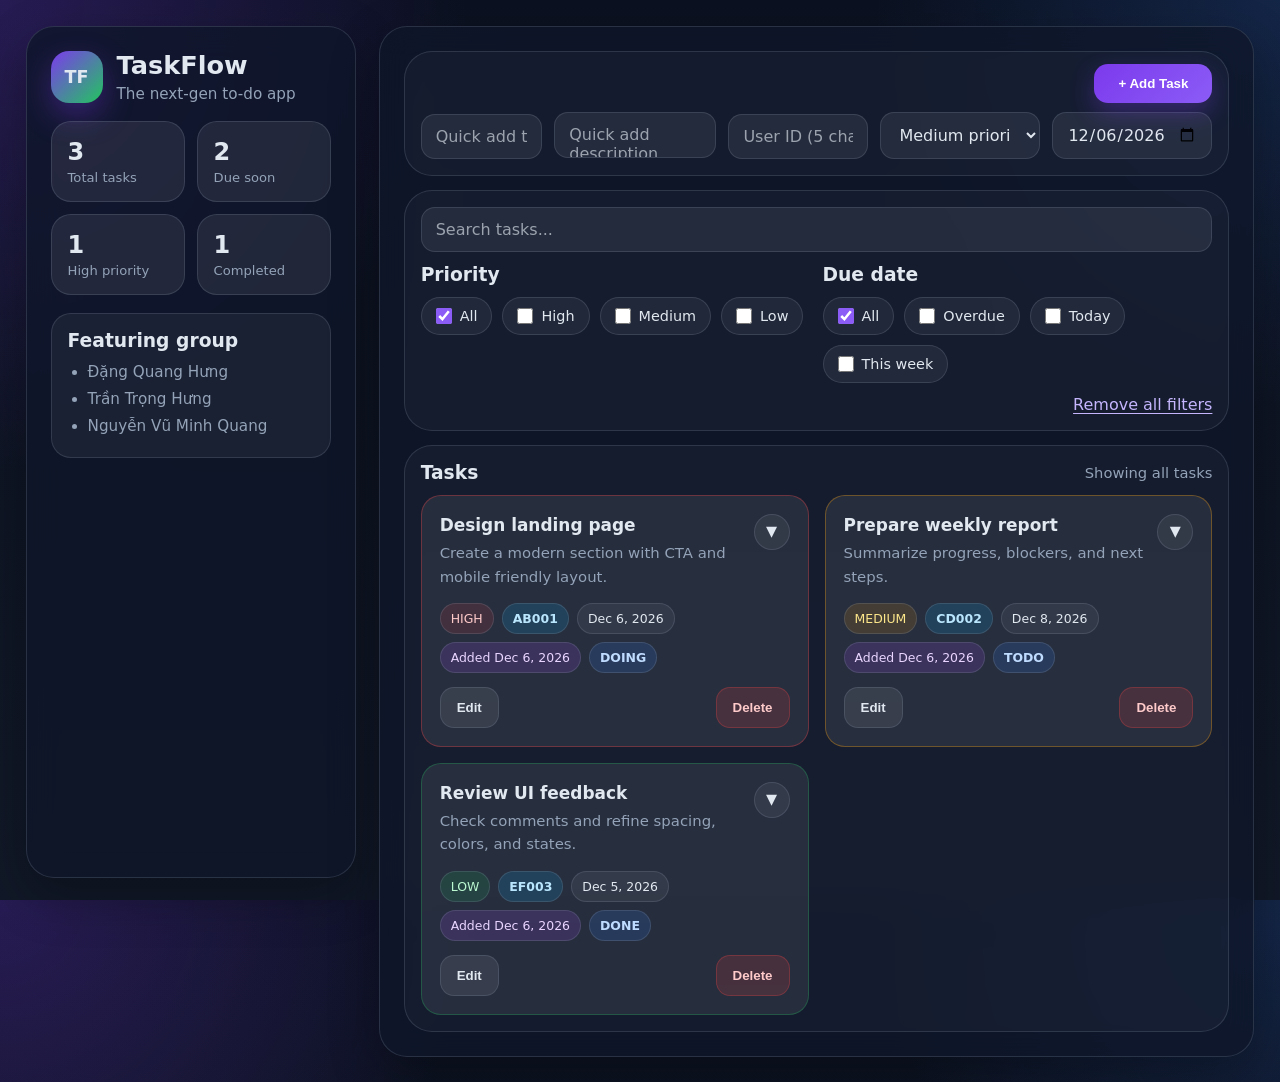
==== commit 577880ef: "add user ID" ====
--- a/demo_UI_frontend.html
+++ b/demo_UI_frontend.html
@@ -134,10 +134,12 @@
     }
 
     .top-card {
+      position: relative;
       display: grid;
-      grid-template-columns: minmax(0, 1.2fr) minmax(0, 1.6fr) minmax(160px, 1fr) minmax(160px, 1fr) auto;
+      grid-template-columns: minmax(0, 1.2fr) minmax(0, 1.6fr) minmax(140px, 0.9fr) minmax(160px, 1fr) minmax(160px, 1fr);
       gap: 12px;
       align-items: end;
+      padding-top: 60px;
     }
 
     .top-card textarea {
@@ -148,7 +150,9 @@
     }
 
     .toolbar-btn {
-      align-self: stretch;
+      position: absolute;
+      top: 12px;
+      right: 16px;
       min-width: 118px;
       white-space: nowrap;
     }
@@ -326,6 +330,11 @@
     .task-priority-wrap {
       position: relative;
       flex-shrink: 0;
+    }
+
+    .user-id-badge {
+      background: rgba(59,130,246,0.14);
+      color: #bfdbfe;
     }
 
     .priority-dropdown { position: relative; }
@@ -421,6 +430,7 @@
     .overdue { background: rgba(239,68,68,0.16); color: #fecaca; }
     .status-badge { background: rgba(59,130,246,0.16); color: #bfdbfe; font-weight: 800; }
     .created-badge { background: rgba(168,85,247,0.16); color: #e9d5ff; }
+    .user-badge { background: rgba(14,165,233,0.16); color: #bae6fd; font-weight: 800; }
 
     .task-footer {
       display: flex;
@@ -459,10 +469,28 @@
     @media (max-width: 980px), (orientation: portrait) {
       .shell { grid-template-columns: 1fr; }
       .sidebar { min-height: auto; }
-      .top-card,
+
+      .top-card {
+        display: flex;
+        flex-direction: column;
+        gap: 12px;
+        padding-top: 16px;
+      }
+
       .filters-row {
         grid-template-columns: 1fr;
       }
+
+      .toolbar-btn {
+        position: static;
+        top: auto;
+        right: auto;
+        order: -1;
+        width: 100%;
+        min-width: 0;
+        margin: 0 0 4px;
+      }
+
       .task-list {
         grid-template-columns: repeat(auto-fit, minmax(240px, 1fr));
       }
@@ -551,6 +579,7 @@
         <section class="top-card">
           <input id="quickTitle" type="text" placeholder="Quick add title" />
           <textarea id="quickDescription" placeholder="Quick add description"></textarea>
+          <input id="quickUserId" type="text" placeholder="User ID (5 chars)" maxlength="5" minlength="5" />
           <select id="quickPriority" class="priority-select">
             <option value="low">Low priority</option>
             <option value="medium" selected>Medium priority</option>
@@ -623,6 +652,7 @@
 
     const titleInput = document.getElementById('quickTitle');
     const descInput = document.getElementById('quickDescription');
+    const userIdInput = document.getElementById('quickUserId');
     const priorityInput = document.getElementById('quickPriority');
     const dueDateInput = document.getElementById('quickDueDate');
     const searchInput = document.getElementById('searchInput');
@@ -701,6 +731,7 @@
           id: crypto.randomUUID(),
           title: 'Design landing page',
           description: 'Create a modern section with CTA and mobile friendly layout.',
+          userId: 'AB001',
           priority: 'high',
           dueDate: todayString(),
           status: 'doing',
@@ -710,6 +741,7 @@
           id: crypto.randomUUID(),
           title: 'Prepare weekly report',
           description: 'Summarize progress, blockers, and next steps.',
+          userId: 'CD002',
           priority: 'medium',
           dueDate: addDays(2),
           status: 'todo',
@@ -719,6 +751,7 @@
           id: crypto.randomUUID(),
           title: 'Review UI feedback',
           description: 'Check comments and refine spacing, colors, and states.',
+          userId: 'EF003',
           priority: 'low',
           dueDate: addDays(-1),
           status: 'done',
@@ -735,6 +768,7 @@
       editingId = null;
       titleInput.value = '';
       descInput.value = '';
+      userIdInput.value = '';
       priorityInput.value = 'medium';
       dueDateInput.value = todayString();
       addBtn.textContent = '+ Add Task';
@@ -760,9 +794,16 @@
         return;
       }
 
+      const userId = userIdInput.value.trim().toUpperCase();
+      if (userId.length !== 5) {
+        alert('Please enter a User ID with exactly 5 characters.');
+        return;
+      }
+
       const payload = {
         title,
         description: descInput.value.trim(),
+        userId,
         priority: priorityInput.value,
         dueDate: dueDateInput.value || todayString()
       };
@@ -806,6 +847,7 @@
       editingId = id;
       titleInput.value = task.title;
       descInput.value = task.description || '';
+      userIdInput.value = task.userId || '';
       priorityInput.value = task.priority;
       dueDateInput.value = task.dueDate || todayString();
       addBtn.textContent = 'Update Task';
@@ -926,6 +968,7 @@
             </div>
             <div class="meta">
               <span class="badge ${priorityClass}">${task.priority.toUpperCase()}</span>
+              <span class="badge user-badge">${escapeHtml(task.userId || 'N/A')}</span>
               <span class="badge ${overdue ? 'overdue' : ''}">${overdue ? 'OVERDUE' : formatDate(task.dueDate)}</span>
               <span class="badge created-badge">Added ${formatDate(task.createdAt || today)}</span>
               <span class="badge status-badge">${task.status.toUpperCase()}</span>
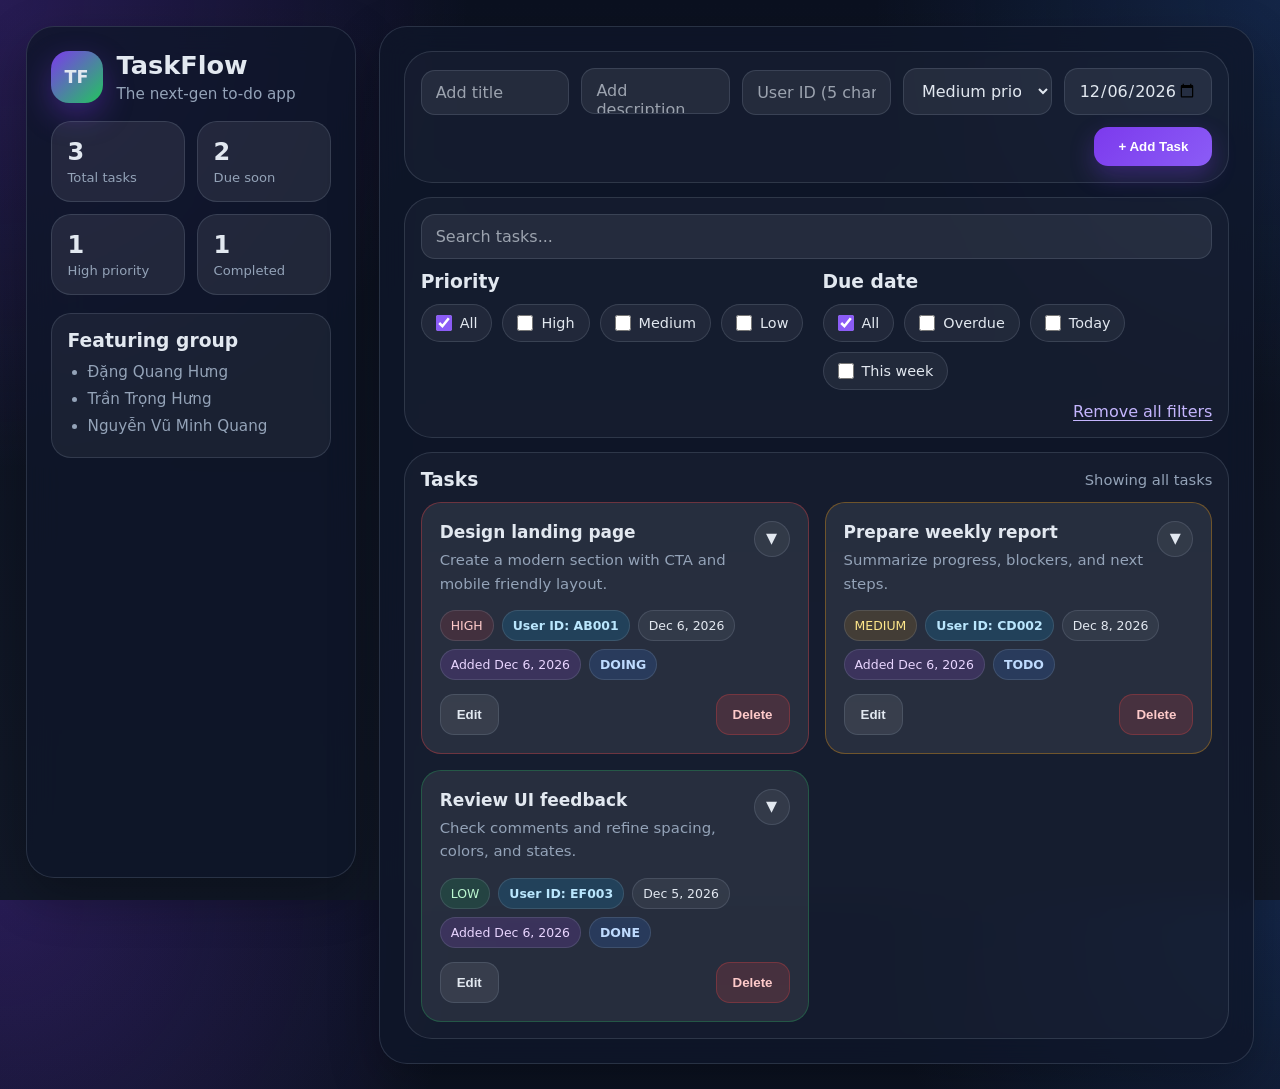
==== commit dfe75920: "fix dropdown for status change, change position for contents in "Add task" frame" ====
--- a/demo_UI_frontend.html
+++ b/demo_UI_frontend.html
@@ -134,12 +134,13 @@
     }
 
     .top-card {
-      position: relative;
       display: grid;
-      grid-template-columns: minmax(0, 1.2fr) minmax(0, 1.6fr) minmax(140px, 0.9fr) minmax(160px, 1fr) minmax(160px, 1fr);
+      grid-template-columns: repeat(5, minmax(0, 1fr));
+      grid-template-areas:
+        "title desc userId priority date"
+        ". . . . add";
       gap: 12px;
       align-items: end;
-      padding-top: 60px;
     }
 
     .top-card textarea {
@@ -149,10 +150,15 @@
       align-self: center;
     }
 
+    #quickTitle { grid-area: title; }
+    #quickDescription { grid-area: desc; }
+    #quickUserId { grid-area: userId; }
+    #quickPriority { grid-area: priority; }
+    #quickDueDate { grid-area: date; }
+
     .toolbar-btn {
-      position: absolute;
-      top: 12px;
-      right: 16px;
+      grid-area: add;
+      justify-self: end;
       min-width: 118px;
       white-space: nowrap;
     }
@@ -391,7 +397,7 @@
       gap: 6px;
     }
 
-    .priority-option {
+    .status-option {
       width: 100%;
       border: 1px solid transparent;
       background: transparent;
@@ -403,7 +409,7 @@
       font: inherit;
     }
 
-    .priority-option:hover {
+    .status-option:hover {
       background: rgba(124, 58, 237, 0.16);
       border-color: rgba(124, 58, 237, 0.25);
     }
@@ -455,11 +461,15 @@
         grid-template-columns: minmax(280px, 320px) minmax(0, 1fr);
       }
       .top-card {
-        grid-template-columns: minmax(0, 1.2fr) minmax(0, 1.6fr) minmax(150px, 1fr) minmax(150px, 1fr);
+        grid-template-columns: repeat(2, minmax(0, 1fr));
+        grid-template-areas:
+          "title desc"
+          "userId priority"
+          "date add";
       }
       .toolbar-btn {
-        grid-column: 1 / -1;
-        width: 100%;
+        justify-self: end;
+        width: min(180px, 100%);
       }
       .task-list {
         grid-template-columns: repeat(auto-fit, minmax(260px, 1fr));
@@ -471,10 +481,14 @@
       .sidebar { min-height: auto; }
 
       .top-card {
-        display: flex;
-        flex-direction: column;
-        gap: 12px;
-        padding-top: 16px;
+        grid-template-columns: 1fr;
+        grid-template-areas:
+          "title"
+          "desc"
+          "userId"
+          "priority"
+          "date"
+          "add";
       }
 
       .filters-row {
@@ -482,13 +496,9 @@
       }
 
       .toolbar-btn {
-        position: static;
-        top: auto;
-        right: auto;
-        order: -1;
+        justify-self: stretch;
         width: 100%;
         min-width: 0;
-        margin: 0 0 4px;
       }
 
       .task-list {
@@ -577,8 +587,8 @@
 
       <main class="panel main">
         <section class="top-card">
-          <input id="quickTitle" type="text" placeholder="Quick add title" />
-          <textarea id="quickDescription" placeholder="Quick add description"></textarea>
+          <input id="quickTitle" type="text" placeholder="Add title" />
+          <textarea id="quickDescription" placeholder="Add description"></textarea>
           <input id="quickUserId" type="text" placeholder="User ID (5 chars)" maxlength="5" minlength="5" />
           <select id="quickPriority" class="priority-select">
             <option value="low">Low priority</option>
@@ -855,8 +865,8 @@
       titleInput.focus();
     }
 
-    function changeTaskPriority(id, priority) {
-      tasks = tasks.map((t) => t.id === id ? { ...t, priority } : t);
+    function changeTaskStatus(id, status) {
+      tasks = tasks.map((t) => t.id === id ? { ...t, status } : t);
       saveToStorage();
       renderTasks();
     }
@@ -922,7 +932,7 @@
     }
 
     function closeAllPriorityMenus(except = null) {
-      document.querySelectorAll('[data-priority-dropdown].open').forEach((dd) => {
+      document.querySelectorAll('[data-status-dropdown].open').forEach((dd) => {
         if (dd !== except) dd.classList.remove('open');
       });
     }
@@ -954,21 +964,21 @@
                 <div class="task-desc">${escapeHtml(task.description || 'No description added yet.')}</div>
               </div>
               <div class="task-priority-wrap">
-                <div class="priority-dropdown" data-priority-dropdown>
-                  <button class="priority-toggle" type="button" data-action="toggle-priority" aria-label="Quick change priority">
+                <div class="priority-dropdown" data-status-dropdown>
+                  <button class="priority-toggle" type="button" data-action="toggle-status" aria-label="Quick change status">
                     <span class="priority-arrow">▼</span>
                   </button>
                   <div class="priority-menu" role="menu">
-                    <button class="priority-option" type="button" data-action="priority-option" data-value="high">High</button>
-                    <button class="priority-option" type="button" data-action="priority-option" data-value="medium">Medium</button>
-                    <button class="priority-option" type="button" data-action="priority-option" data-value="low">Low</button>
+                    <button class="status-option" type="button" data-action="status-option" data-value="todo">TODO</button>
+                    <button class="status-option" type="button" data-action="status-option" data-value="doing">DOING</button>
+                    <button class="status-option" type="button" data-action="status-option" data-value="done">DONE</button>
                   </div>
                 </div>
               </div>
             </div>
             <div class="meta">
               <span class="badge ${priorityClass}">${task.priority.toUpperCase()}</span>
-              <span class="badge user-badge">${escapeHtml(task.userId || 'N/A')}</span>
+              <span class="badge user-badge">User ID: ${escapeHtml(task.userId || 'N/A')}</span>
               <span class="badge ${overdue ? 'overdue' : ''}">${overdue ? 'OVERDUE' : formatDate(task.dueDate)}</span>
               <span class="badge created-badge">Added ${formatDate(task.createdAt || today)}</span>
               <span class="badge status-badge">${task.status.toUpperCase()}</span>
@@ -979,25 +989,25 @@
             </div>
           `;
 
-          const priorityDropdown = el.querySelector('[data-priority-dropdown]');
-          const priorityToggle = el.querySelector('[data-action="toggle-priority"]');
-          const priorityButtons = el.querySelectorAll('[data-action="priority-option"]');
-
-          priorityToggle.addEventListener('click', (e) => {
+          const statusDropdown = el.querySelector('[data-status-dropdown]');
+          const statusToggle = el.querySelector('[data-action="toggle-status"]');
+          const statusButtons = el.querySelectorAll('[data-action="status-option"]');
+
+          statusToggle.addEventListener('click', (e) => {
             e.stopPropagation();
-            if (priorityDropdown.classList.contains('open')) {
-              priorityDropdown.classList.remove('open');
+            if (statusDropdown.classList.contains('open')) {
+              statusDropdown.classList.remove('open');
             } else {
-              closeAllPriorityMenus(priorityDropdown);
-              priorityDropdown.classList.add('open');
+              closeAllPriorityMenus(statusDropdown);
+              statusDropdown.classList.add('open');
             }
           });
 
-          priorityButtons.forEach((btn) => {
+          statusButtons.forEach((btn) => {
             btn.addEventListener('click', (e) => {
               e.stopPropagation();
-              changeTaskPriority(task.id, btn.dataset.value);
-              priorityDropdown.classList.remove('open');
+              changeTaskStatus(task.id, btn.dataset.value);
+              statusDropdown.classList.remove('open');
             });
           });
 
